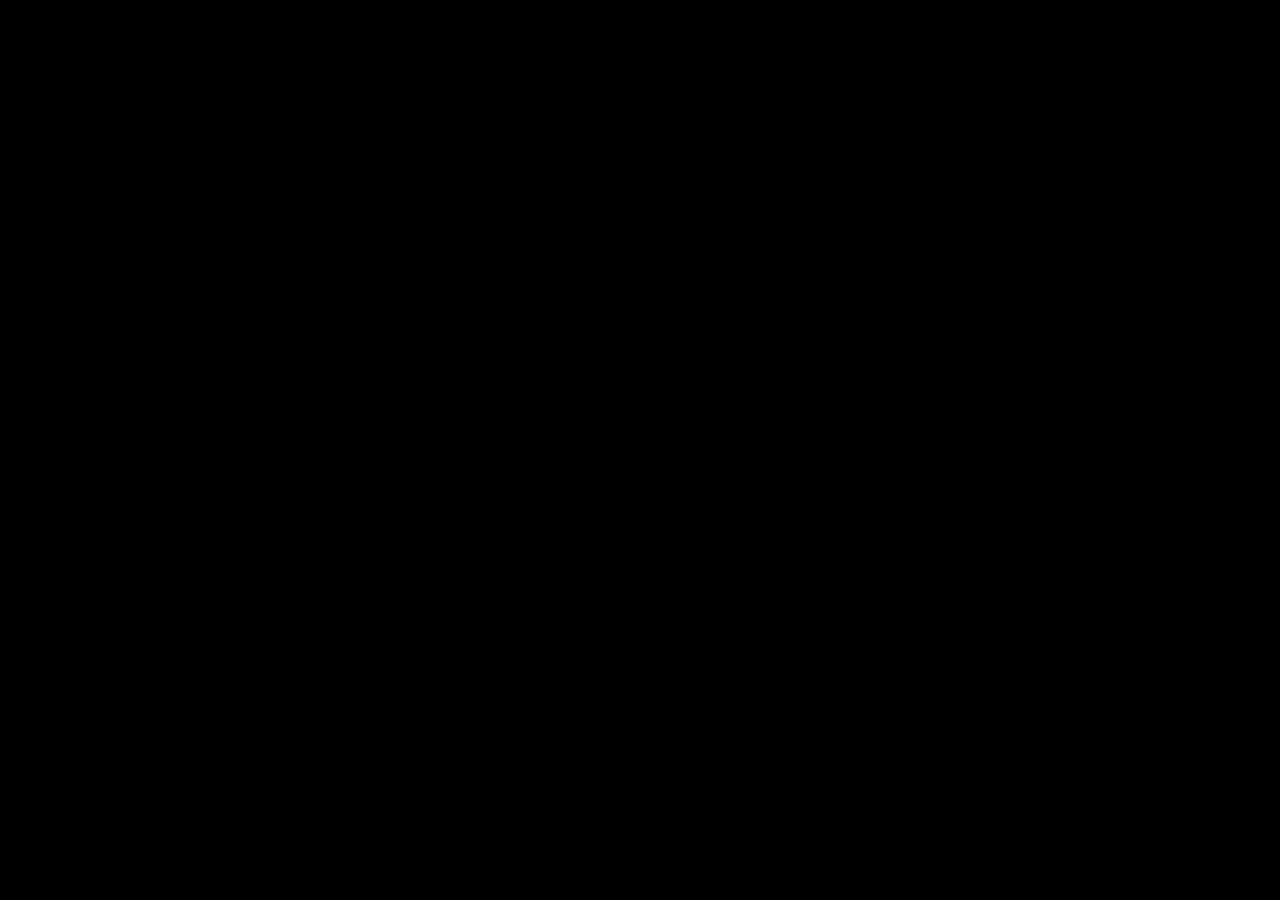
==== missu.html @ 76ce6f85 "Add files via upload" ====
<!DOCTYPE html>
<html>
<head>
	<title>It's ur Birthday</title>
	<style>
		body{
			margin: 0;
			padding: 0;
			background: #000;
			overflow: hidden;
		}
		section{
			height: 100vh;
			background: #000;
		}
		section:before{
			content: '';
			position: absolute;
			top: 0;
			left: 0;
			width: 100%;
			height: 100%;
			background: linear-gradient(to right, #f00, #f00, #0f0, #0ff, #ff0, #0ff);
			mix-blend-mode: color;
			pointer-events: none;
		}
		video{
			object-fit: cover;
		}
		h1{
			margin: 0;
			padding: 0;
			position: absolute;
			top: 50%;
			transform: translateY(-50%);
			width: 100%;
			text-align: center;
			color: #fff;
			font-size: 5em;
			font-family: sans-serif;
			letter-spacing: 0.2em;
		}
		h1 span{
			opacity: 0;
			display: inline-block;
			animation: animate 1s linear forwards;
		}
		@keyframes animate{
			0%{
				opacity: 0;
				transform: rotateY(90deg);
				filter: blur(10px);
			}
			100%{
				opacity: 1;
				transform: rotateY(0deg);
				filter: blur(0);
			}
		}
		h1 span:nth-child(1){animation-delay: 1s;}
		h1 span:nth-child(2){animation-delay: 1s;}
		h1 span:nth-child(3){animation-delay: 1.5s;}
		h1 span:nth-child(4){animation-delay: 2s;}
		h1 span:nth-child(5){animation-delay: 2.5s;}
		h1 span:nth-child(6){animation-delay: 2.75s;}
		h1 span:nth-child(7){animation-delay: 3s;}
		h1 span:nth-child(8){animation-delay: 3.5s;}
		h1 span:nth-child(9){animation-delay: 3.75s;}
		h1 span:nth-child(10){animation-delay: 4s;}
	</style>
</head>
<body>
	<section>
		<video src="smoke.mp4" autoplay muted></video>
		<h1>
			<span>I</span>
			<span></span>
			<span>M</span>
			<span>i</span>
			<span>s</span>
			<span>s</span>
			<span></span>
			<span>Y</span>
			<span>o</span>
			<span>u</span>
		</h1>
	</section>
</body>
</html>
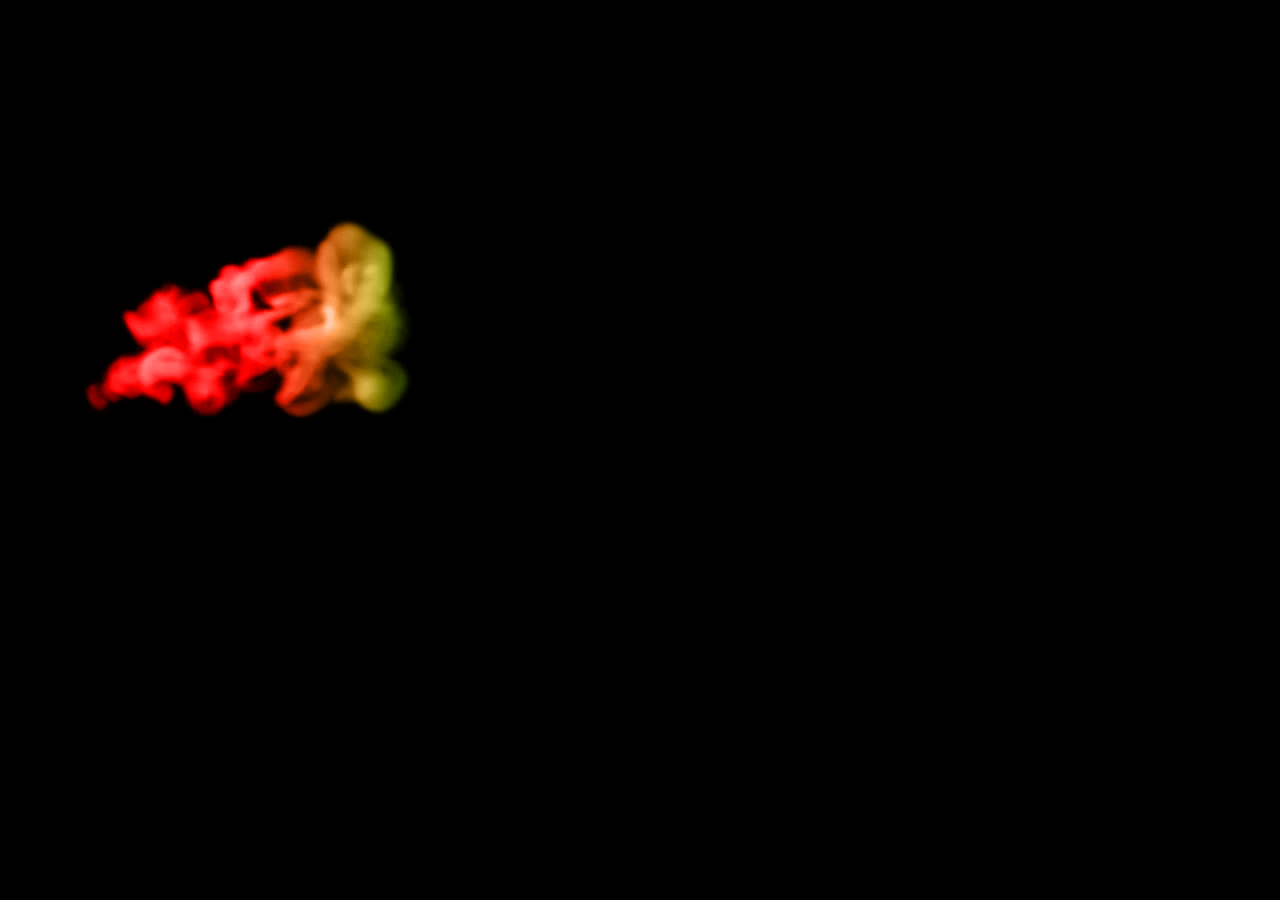
==== commit 51352427: "Update missu.html" ====
--- a/missu.html
+++ b/missu.html
@@ -1,7 +1,7 @@
 <!DOCTYPE html>
 <html>
 <head>
-	<title>It's ur Birthday</title>
+	<title>Sometimes</title>
 	<style>
 		body{
 			margin: 0;
@@ -86,4 +86,4 @@
 		</h1>
 	</section>
 </body>
-</html>+</html>
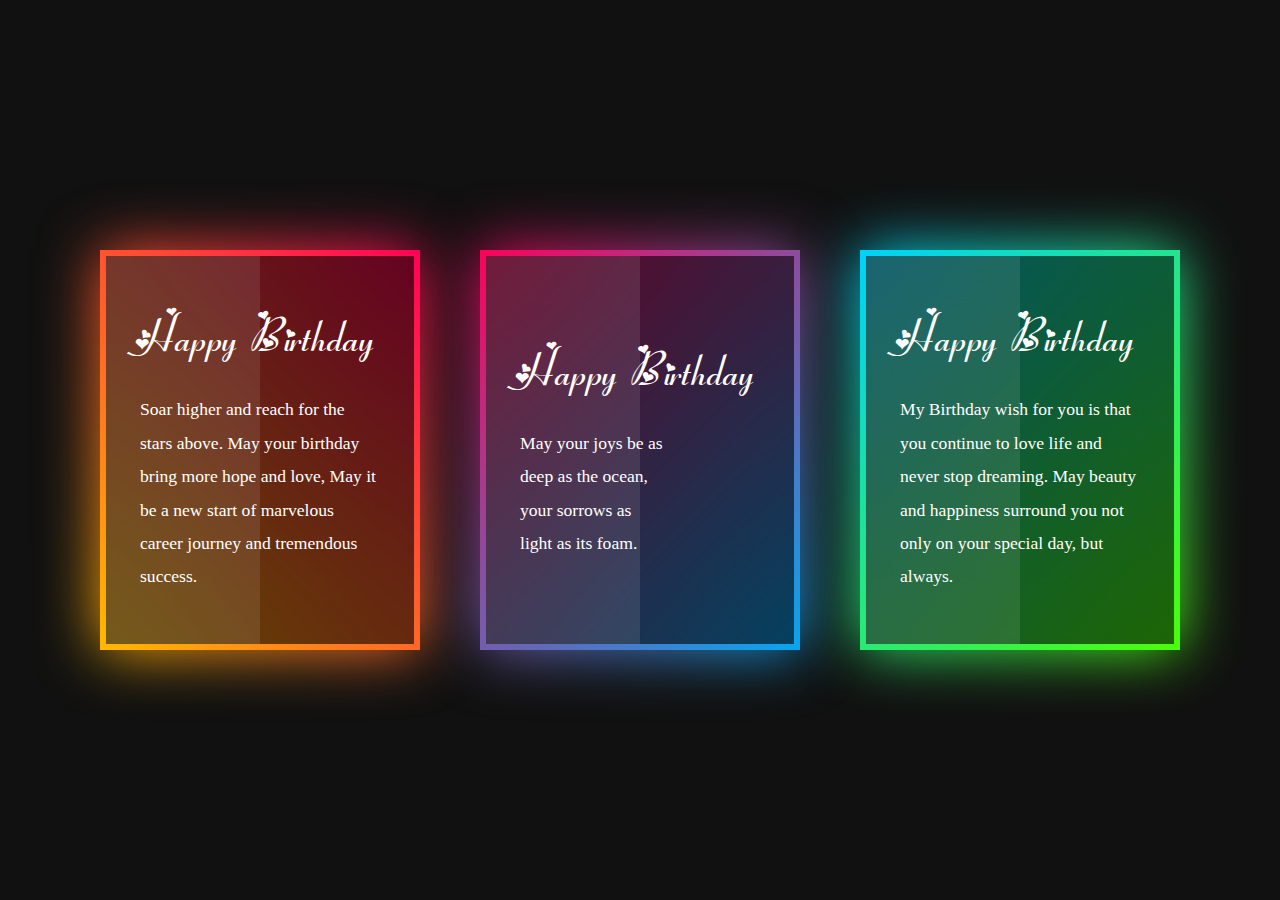
==== commit 83303ea4: "Add files via upload" ====
--- a/missu.html
+++ b/missu.html
@@ -1,89 +1,152 @@
 <!DOCTYPE html>
 <html>
 <head>
-	<title>Sometimes</title>
+	<title>It's ur Birthday</title>
 	<style>
-		body{
+		@font-face{
+			font-family: mast;
+			src: url("Filxgirl.TTF");
+		}
+		*{
 			margin: 0;
 			padding: 0;
-			background: #000;
-			overflow: hidden;
+			box-sizing: border-box;
+			font-family: consolas;
 		}
-		section{
-			height: 100vh;
-			background: #000;
+		body{
+			display: flex;
+			justify-content: center;
+			align-items: center;
+			min-height: 100vh;
+			background: #111;
 		}
-		section:before{
+		.container{
+			position: relative;
+			display: flex;
+			justify-content: center;
+			align-items: center;
+			padding: 40px 0;
+			flex-wrap: wrap;
+		}
+		.container .box{
+			position: relative;
+			width: 320px;
+			height: 400px;
+			color: #fff;
+			background: #111;
+			display: flex;
+			justify-content: center;
+			align-items: center;
+			margin: 20px 30px;
+			transition: .5s;
+		}
+		.container .box:hover{
+			transform: translateY(-20px);
+		}
+		.container .box::before{
 			content: '';
 			position: absolute;
 			top: 0;
 			left: 0;
 			width: 100%;
 			height: 100%;
-			background: linear-gradient(to right, #f00, #f00, #0f0, #0ff, #ff0, #0ff);
-			mix-blend-mode: color;
+			background: linear-gradient(45deg, #ffbc00, #ff0058);
+		}
+		.container .box::after{
+			content: '';
+			position: absolute;
+			top: 0;
+			left: 0;
+			width: 100%;
+			height: 100%;
+			background: linear-gradient(45deg, #ffbc00, #ff0058);
+			filter: blur(30px);
+		}
+		.container .box:nth-child(2)::before,
+		.container .box:nth-child(2)::after{
+		background: linear-gradient(315deg, #03a9f4, #ff0058);
+		}
+		.container .box:nth-child(3)::before,
+		.container .box:nth-child(3)::after{
+		background: linear-gradient(315deg, #4dff03, #00d0ff);
+		}
+		.container .box span{
+			position: absolute;
+			top: 6px;
+			left: 6px;
+			right: 6px;
+			bottom: 6px;
+			background: rgba(0,0,0,0.6);
+			z-index: 2;
+		}
+		.container .box span::before{
+			content: '';
+			position: absolute;
+			top: 0;
+			left: 0;
+			width: 50%;
+			height: 100%;
+			background: rgba(255,255,255,0.1);
 			pointer-events: none;
 		}
-		video{
-			object-fit: cover;
+		.container .box .content{
+			position: relative;
+			z-index: 10;
+			padding: 20px 40px;
 		}
-		h1{
-			margin: 0;
-			padding: 0;
-			position: absolute;
-			top: 50%;
-			transform: translateY(-50%);
-			width: 100%;
-			text-align: center;
+		.container .box .content h2{
+			font-family: mast;
+			font-size: 3em;
+			font-weight: 500;
 			color: #fff;
-			font-size: 5em;
-			font-family: sans-serif;
-			letter-spacing: 0.2em;
+			margin-bottom: 30px;
 		}
-		h1 span{
-			opacity: 0;
-			display: inline-block;
-			animation: animate 1s linear forwards;
+		.container .box .content p{
+			font-size: 1.1em;
+			color: #fff;
+			line-height: 1.9em;
 		}
-		@keyframes animate{
-			0%{
-				opacity: 0;
-				transform: rotateY(90deg);
-				filter: blur(10px);
-			}
-			100%{
-				opacity: 1;
-				transform: rotateY(0deg);
-				filter: blur(0);
-			}
-		}
-		h1 span:nth-child(1){animation-delay: 1s;}
-		h1 span:nth-child(2){animation-delay: 1s;}
-		h1 span:nth-child(3){animation-delay: 1.5s;}
-		h1 span:nth-child(4){animation-delay: 2s;}
-		h1 span:nth-child(5){animation-delay: 2.5s;}
-		h1 span:nth-child(6){animation-delay: 2.75s;}
-		h1 span:nth-child(7){animation-delay: 3s;}
-		h1 span:nth-child(8){animation-delay: 3.5s;}
-		h1 span:nth-child(9){animation-delay: 3.75s;}
-		h1 span:nth-child(10){animation-delay: 4s;}
 	</style>
 </head>
 <body>
-	<section>
-		<video src="smoke.mp4" autoplay muted></video>
-		<h1>
-			<span>I</span>
+	<div class="container">
+		<div class="box">
 			<span></span>
-			<span>M</span>
-			<span>i</span>
-			<span>s</span>
-			<span>s</span>
+			<div class="content">
+				<h2>Happy Birthday</h2>
+				<p>
+					Soar higher and reach for the stars above.
+					May your birthday bring more hope and love, 
+					May it be a new start of marvelous career 
+					journey and tremendous success.
+				</p>
+			</div>
+		</div>
+		<div class="box">
 			<span></span>
-			<span>Y</span>
-			<span>o</span>
-			<span>u</span>
-		</h1>
-	</section>
+			<div class="content">
+				<h2>Happy Birthday</h2>
+				<p>
+					May your joys be as
+					<br>deep as the ocean,
+					<br>your sorrows as 
+					<br>light as its foam.
+				</p>
+				
+			</div>
+		</div>
+		<div class="box">
+			<span></span>
+			<div class="content">
+				<h2>Happy Birthday</h2>
+				<p>
+					My Birthday wish for you is that you continue 
+					to love life and never stop dreaming.
+					May beauty and happiness surround you not only 
+					on your special day, but always.
+				</p>
+			</div>
+		</div>
+	</div>
 </body>
-</html>
+</html>